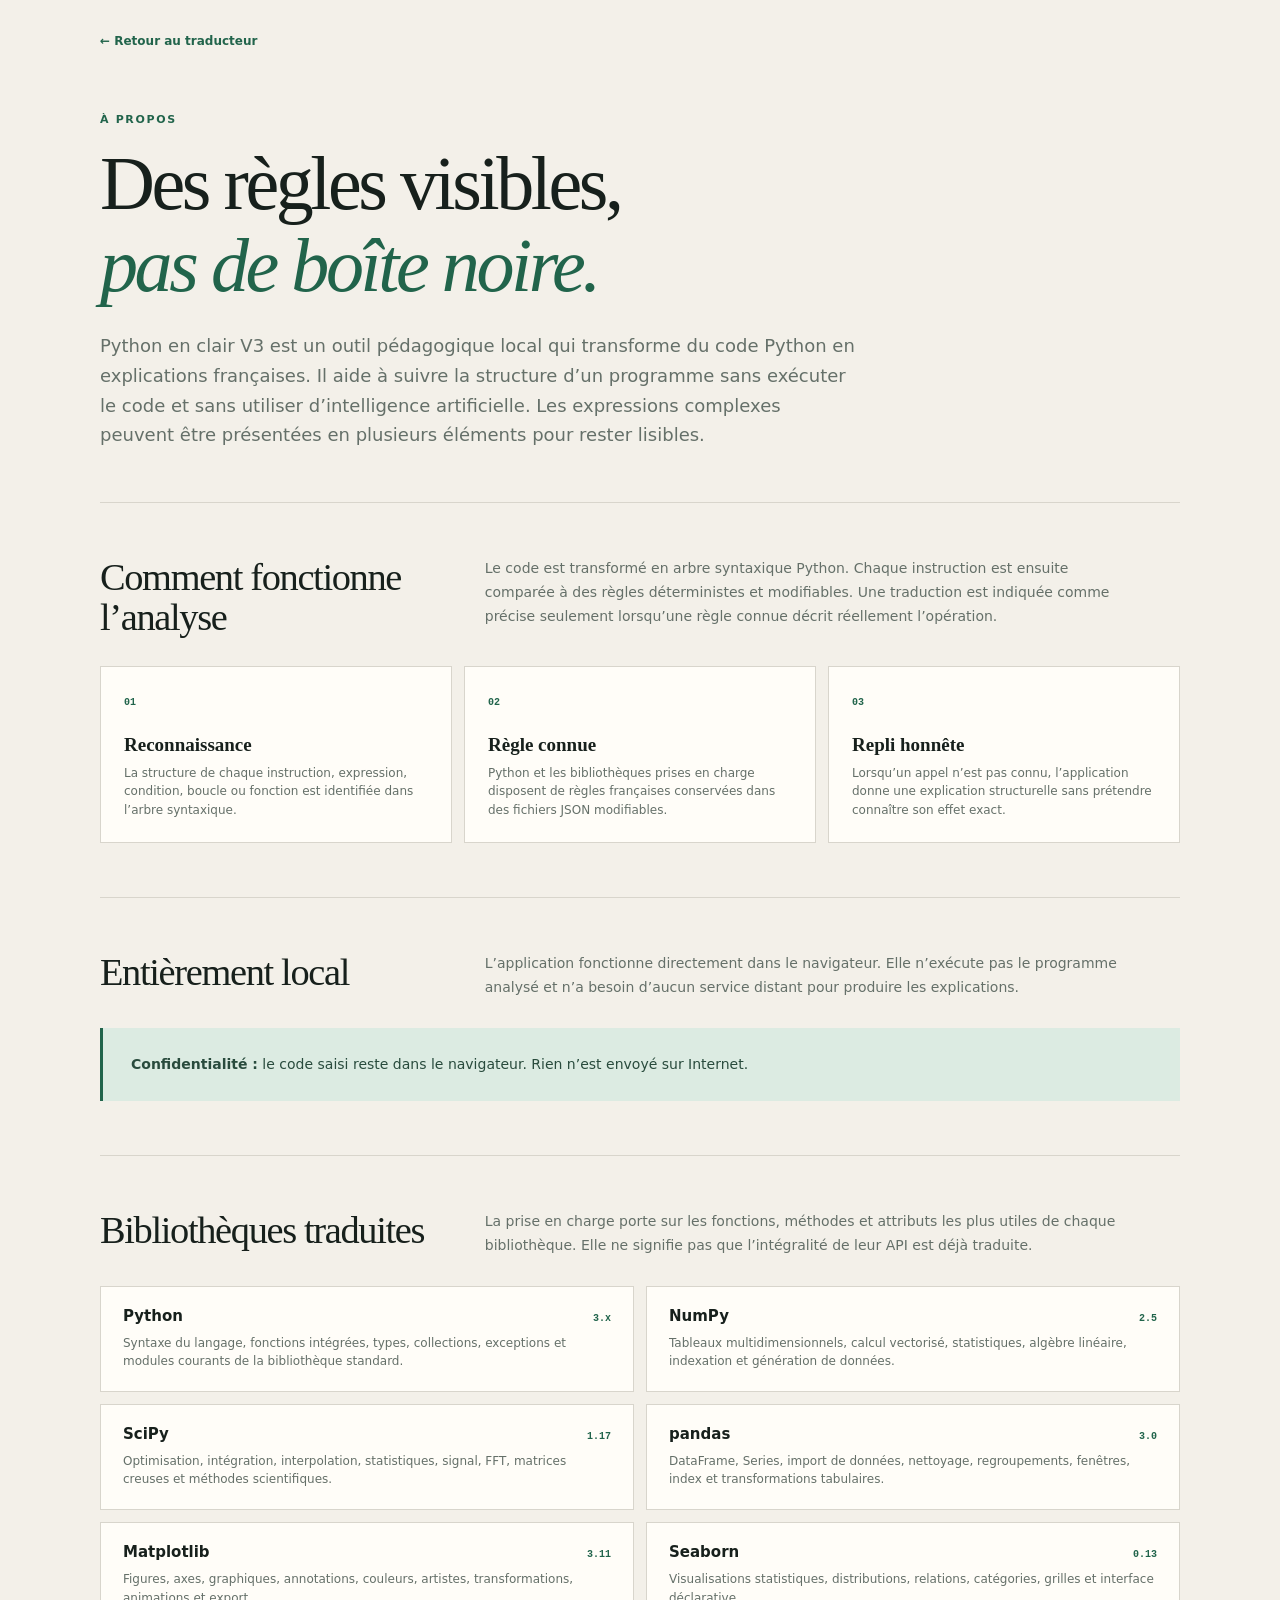
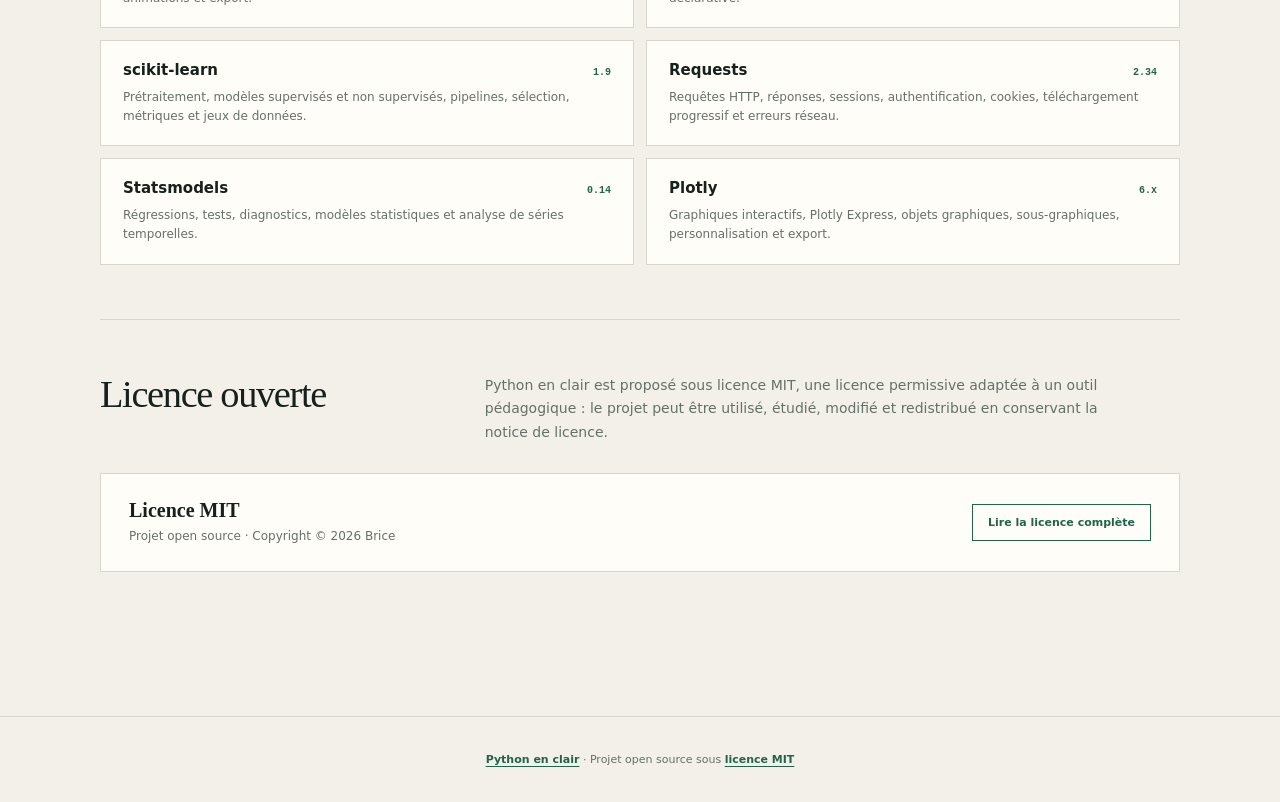
==== a-propos.html @ c6b3cf94 "Publier PyEnClair V3" ====
<!doctype html>
<html lang="fr">
<head>
  <meta charset="utf-8">
  <meta name="viewport" content="width=device-width, initial-scale=1">
  <meta name="description" content="Méthode, confidentialité et bibliothèques prises en charge par Python en clair.">
  <title>À propos · Python en clair V3</title>
  <link rel="stylesheet" href="styles.css">
</head>
<body>
  <main class="about-main">
    <nav class="about-top" aria-label="Navigation principale">
      <a class="back-link" href="index.html">← Retour au traducteur</a>
    </nav>

    <header class="about-hero">
      <p class="eyebrow">À propos</p>
      <h1>Des règles visibles,<br><em>pas de boîte noire.</em></h1>
      <p class="about-lead">Python en clair V3 est un outil pédagogique local qui transforme du code Python en explications françaises. Il aide à suivre la structure d’un programme sans exécuter le code et sans utiliser d’intelligence artificielle. Les expressions complexes peuvent être présentées en plusieurs éléments pour rester lisibles.</p>
    </header>

    <section class="about-section" aria-labelledby="method-title">
      <div class="about-section-head">
        <h2 id="method-title">Comment fonctionne l’analyse</h2>
        <p>Le code est transformé en arbre syntaxique Python. Chaque instruction est ensuite comparée à des règles déterministes et modifiables. Une traduction est indiquée comme précise seulement lorsqu’une règle connue décrit réellement l’opération.</p>
      </div>
      <div class="method-grid">
        <article class="method-card">
          <span class="method-number">01</span>
          <h3>Reconnaissance</h3>
          <p>La structure de chaque instruction, expression, condition, boucle ou fonction est identifiée dans l’arbre syntaxique.</p>
        </article>
        <article class="method-card">
          <span class="method-number">02</span>
          <h3>Règle connue</h3>
          <p>Python et les bibliothèques prises en charge disposent de règles françaises conservées dans des fichiers JSON modifiables.</p>
        </article>
        <article class="method-card">
          <span class="method-number">03</span>
          <h3>Repli honnête</h3>
          <p>Lorsqu’un appel n’est pas connu, l’application donne une explication structurelle sans prétendre connaître son effet exact.</p>
        </article>
      </div>
    </section>

    <section class="about-section" aria-labelledby="privacy-title">
      <div class="about-section-head">
        <h2 id="privacy-title">Entièrement local</h2>
        <p>L’application fonctionne directement dans le navigateur. Elle n’exécute pas le programme analysé et n’a besoin d’aucun service distant pour produire les explications.</p>
      </div>
      <div class="privacy-note"><strong>Confidentialité :</strong> le code saisi reste dans le navigateur. Rien n’est envoyé sur Internet.</div>
    </section>

    <section class="about-section" aria-labelledby="libraries-title">
      <div class="about-section-head">
        <h2 id="libraries-title">Bibliothèques traduites</h2>
        <p>La prise en charge porte sur les fonctions, méthodes et attributs les plus utiles de chaque bibliothèque. Elle ne signifie pas que l’intégralité de leur API est déjà traduite.</p>
      </div>
      <div class="library-grid">
        <article class="library-card"><div class="library-card-head"><h3>Python</h3><span class="library-version">3.x</span></div><p>Syntaxe du langage, fonctions intégrées, types, collections, exceptions et modules courants de la bibliothèque standard.</p></article>
        <article class="library-card"><div class="library-card-head"><h3>NumPy</h3><span class="library-version">2.5</span></div><p>Tableaux multidimensionnels, calcul vectorisé, statistiques, algèbre linéaire, indexation et génération de données.</p></article>
        <article class="library-card"><div class="library-card-head"><h3>SciPy</h3><span class="library-version">1.17</span></div><p>Optimisation, intégration, interpolation, statistiques, signal, FFT, matrices creuses et méthodes scientifiques.</p></article>
        <article class="library-card"><div class="library-card-head"><h3>pandas</h3><span class="library-version">3.0</span></div><p>DataFrame, Series, import de données, nettoyage, regroupements, fenêtres, index et transformations tabulaires.</p></article>
        <article class="library-card"><div class="library-card-head"><h3>Matplotlib</h3><span class="library-version">3.11</span></div><p>Figures, axes, graphiques, annotations, couleurs, artistes, transformations, animations et export.</p></article>
        <article class="library-card"><div class="library-card-head"><h3>Seaborn</h3><span class="library-version">0.13</span></div><p>Visualisations statistiques, distributions, relations, catégories, grilles et interface déclarative.</p></article>
        <article class="library-card"><div class="library-card-head"><h3>scikit-learn</h3><span class="library-version">1.9</span></div><p>Prétraitement, modèles supervisés et non supervisés, pipelines, sélection, métriques et jeux de données.</p></article>
        <article class="library-card"><div class="library-card-head"><h3>Requests</h3><span class="library-version">2.34</span></div><p>Requêtes HTTP, réponses, sessions, authentification, cookies, téléchargement progressif et erreurs réseau.</p></article>
        <article class="library-card"><div class="library-card-head"><h3>Statsmodels</h3><span class="library-version">0.14</span></div><p>Régressions, tests, diagnostics, modèles statistiques et analyse de séries temporelles.</p></article>
        <article class="library-card"><div class="library-card-head"><h3>Plotly</h3><span class="library-version">6.x</span></div><p>Graphiques interactifs, Plotly Express, objets graphiques, sous-graphiques, personnalisation et export.</p></article>
      </div>
    </section>

    <section class="about-section" aria-labelledby="license-title">
      <div class="about-section-head">
        <h2 id="license-title">Licence ouverte</h2>
        <p>Python en clair est proposé sous licence MIT, une licence permissive adaptée à un outil pédagogique : le projet peut être utilisé, étudié, modifié et redistribué en conservant la notice de licence.</p>
      </div>
      <div class="license-box">
        <div><strong>Licence MIT</strong><p>Projet open source · Copyright © 2026 Brice</p></div>
        <a href="LICENSE">Lire la licence complète</a>
      </div>
    </section>
  </main>

  <footer>
    <p><a href="index.html">Python en clair</a> · Projet open source sous <a href="LICENSE">licence MIT</a></p>
  </footer>
</body>
</html>
---- styles.css ----
:root {
  --ink: #17201c;
  --muted: #657069;
  --paper: #f3f0e9;
  --panel: #fffdf8;
  --line: #d8d5cc;
  --green: #21644b;
  --green-soft: #dcebe2;
  --amber: #b65d32;
  --amber-soft: #f7e6d8;
  --blue: #265b77;
  --selection: #65558f;
  --selection-soft: #efecf6;
  --syntax-keyword: #1f6a4e;
  --syntax-variable: #176183;
  --syntax-string: #a34f2b;
  --syntax-number: #6c54a3;
  --syntax-function: #8a6500;
  --syntax-literal: #8b3d72;
  --syntax-comment: #7a837e;
  --syntax-operator: #58645e;
}

* { box-sizing: border-box; }

body {
  margin: 0;
  color: var(--ink);
  background: var(--paper);
  font-family: Inter, ui-sans-serif, system-ui, -apple-system, BlinkMacSystemFont, "Segoe UI", sans-serif;
}

button, textarea { font: inherit; }
button { color: inherit; }

main { width: min(1380px, calc(100% - 44px)); margin: 0 auto; }

.intro { padding: 52px 0 48px; }
.eyebrow { margin: 0 0 16px; color: var(--green); font-size: 11px; font-weight: 800; letter-spacing: .15em; text-transform: uppercase; }
h1, .how-it-works h2 { margin: 0; font-family: Georgia, "Times New Roman", serif; font-weight: 500; line-height: .98; letter-spacing: -.045em; }
h1 { max-width: none; font-size: clamp(18px, 4.2vw, 60px); line-height: 1.08; white-space: nowrap; }
h1 em { color: var(--green); font-weight: 500; }
.subtitle { max-width: none; margin: 20px 0 0; color: var(--muted); font-size: clamp(11px, 1.25vw, 17px); line-height: 1.5; white-space: nowrap; }

.settings-bar {
  min-height: 54px;
  padding: 10px 18px;
  border: 1px solid var(--line);
  border-bottom: 0;
  display: flex;
  align-items: center;
  gap: 24px;
  background: #ebe8e0;
}
.settings-title { margin-right: auto; color: var(--muted); font-size: 10px; font-weight: 800; letter-spacing: .13em; text-transform: uppercase; }
.toggle-option { display: inline-flex; align-items: center; gap: 9px; color: #4f5b55; cursor: pointer; font-size: 12px; font-weight: 650; user-select: none; }
.toggle-option input { position: absolute; width: 1px; height: 1px; overflow: hidden; opacity: 0; }
.toggle { position: relative; width: 31px; height: 18px; border: 1px solid #aeb5b0; border-radius: 10px; background: #d5d6d1; transition: background .18s, border-color .18s; }
.toggle::after { content: ""; position: absolute; top: 2px; left: 2px; width: 12px; height: 12px; border-radius: 50%; background: white; box-shadow: 0 1px 3px rgba(0, 0, 0, .18); transition: transform .18s; }
.toggle-option input:checked + .toggle { border-color: var(--green); background: var(--green); }
.toggle-option input:checked + .toggle::after { transform: translateX(13px); }
.toggle-option input:focus-visible + .toggle { outline: 2px solid var(--blue); outline-offset: 2px; }

.workspace { --left-pane: 50%; --workspace-height: 560px; height: var(--workspace-height); min-height: 360px; display: grid; grid-template-columns: minmax(260px, var(--left-pane)) 11px minmax(260px, 1fr); border: 1px solid var(--line); background: var(--panel); box-shadow: 0 18px 60px rgba(48, 42, 31, .07); }
.panel { min-width: 0; min-height: 0; display: flex; flex-direction: column; }
.panel-divider { position: relative; z-index: 5; border: 0; border-right: 1px solid var(--line); border-left: 1px solid var(--line); background: #ebe8e0; cursor: col-resize; touch-action: none; outline: none; }
.panel-divider span { position: absolute; top: 50%; left: 50%; width: 3px; height: 38px; border-radius: 2px; background: #a9b1ac; transform: translate(-50%, -50%); transition: background .15s, height .15s; }
.panel-divider:hover span, .panel-divider:focus-visible span, .workspace.resizing .panel-divider span { height: 54px; background: var(--green); }
.panel-divider:focus-visible { box-shadow: inset 0 0 0 2px rgba(33, 100, 75, .24); }
.workspace.resizing, .workspace.resizing * { cursor: col-resize !important; user-select: none !important; }
.height-divider { position: relative; height: 13px; margin-top: -1px; border: 1px solid var(--line); border-top: 0; background: #ebe8e0; cursor: row-resize; touch-action: none; outline: none; }
.height-divider span { position: absolute; top: 50%; left: 50%; width: 42px; height: 3px; border-radius: 2px; background: #a9b1ac; transform: translate(-50%, -50%); transition: width .15s, background .15s; }
.height-divider:hover span, .height-divider:focus-visible span, .height-divider.resizing span { width: 62px; background: var(--green); }
.height-divider:focus-visible { box-shadow: inset 0 0 0 2px rgba(33, 100, 75, .24); }
.workspace.height-resizing, .workspace.height-resizing * { cursor: row-resize !important; user-select: none !important; }
.panel-head { min-height: 72px; padding: 0 24px; border-bottom: 1px solid var(--line); display: flex; align-items: center; justify-content: space-between; gap: 16px; }
.panel-head > div:first-child { display: flex; align-items: center; gap: 14px; }
.panel-head h2 { margin: 0; font-size: 15px; }
.step { display: grid; place-items: center; width: 28px; height: 28px; border: 1px solid var(--line); border-radius: 50%; color: var(--green); font: 700 10px/1 ui-monospace, monospace; }
.text-btn { padding: 5px 0; border: 0; border-bottom: 1px solid currentColor; background: transparent; color: var(--green); cursor: pointer; font-size: 12px; font-weight: 700; }

.editor-wrap { position: relative; isolation: isolate; flex: 1; min-height: 0; display: grid; grid-template-columns: 54px 1fr; overflow: hidden; background: #faf9f5; }
.editor-wrap::after { content: ""; position: absolute; z-index: 0; top: var(--source-highlight-top, 0); right: 0; left: 0; height: var(--source-highlight-height, 24.5px); background: var(--selection-soft); box-shadow: inset 3px 0 0 rgba(101, 85, 143, .58); opacity: 0; pointer-events: none; }
.editor-wrap.has-source-highlight::after { opacity: 1; }
#lineNumbers { position: relative; z-index: 1; margin: 0; padding: 24px 14px 24px 0; border-right: 1px solid #e8e5dd; overflow: hidden; color: #9ca39f; text-align: right; font: 14px/1.75 "Cascadia Code", Consolas, monospace; user-select: none; cursor: pointer; }
.code-highlight, #codeInput { grid-column: 2; grid-row: 1; width: 100%; min-width: 0; min-height: 100%; margin: 0; padding: 24px; font: 14px/1.75 "Cascadia Code", Consolas, monospace; tab-size: 4; white-space: pre; }
.code-highlight { position: relative; z-index: 1; border: 0; overflow: auto; background: transparent; color: #25322c; pointer-events: none; scrollbar-width: none; }
.code-highlight::-webkit-scrollbar { display: none; }
#codeInput { position: relative; z-index: 2; border: 0; outline: 0; resize: none; overflow: auto; background: transparent; color: #25322c; }
.editor-wrap:not(.syntax-enabled) .code-highlight { visibility: hidden; }
.editor-wrap.syntax-enabled #codeInput { color: transparent; caret-color: #25322c; -webkit-text-fill-color: transparent; }
.editor-wrap.syntax-enabled #codeInput::placeholder { color: #8b938e; -webkit-text-fill-color: #8b938e; }
.editor-wrap.syntax-enabled #codeInput::selection { background: rgba(101, 85, 143, .24); color: #25322c; -webkit-text-fill-color: #25322c; }
#codeInput:focus { box-shadow: inset 0 0 0 2px rgba(33, 100, 75, .12); }
.editor-footer { min-height: 67px; padding: 11px 14px 11px 24px; border-top: 1px solid var(--line); display: flex; align-items: center; justify-content: space-between; }
#lineCount { color: var(--muted); font-size: 12px; }
.primary-btn { padding: 14px 18px; border: 0; border-radius: 3px; background: var(--green); color: white; cursor: pointer; font-size: 13px; font-weight: 750; transition: transform .15s, background .15s; }
.primary-btn:hover { background: #174d39; transform: translateY(-1px); }
.primary-btn span { margin-left: 16px; font-size: 18px; }

.legend { color: var(--muted); font-size: 10px; white-space: nowrap; text-transform: uppercase; }
.dot { display: inline-block; width: 7px; height: 7px; margin: 0 5px 0 10px; border-radius: 50%; }
.dot.exact { background: var(--green); }
.dot.generic { background: var(--amber); }
.results { flex: 1; min-height: 0; overflow: auto; background: var(--panel); }
.empty-state { min-height: 100%; display: grid; place-content: center; justify-items: center; color: #8a918d; text-align: center; line-height: 1.6; }
.empty-mark { display: grid; place-items: center; width: 48px; height: 48px; margin-bottom: 9px; border: 1px solid var(--line); border-radius: 50%; color: var(--green); font-size: 24px; }
.translation { --indent-active: var(--indent, 0px); display: grid; grid-template-columns: 48px var(--indent-active) minmax(0, 1fr); border-bottom: 1px solid #e6e2d9; transition: background-color .18s ease, box-shadow .18s ease; }
.translation:last-child { border-bottom: 0; }
.translation-number { grid-column: 1; padding-top: 22px; color: #a0a6a2; text-align: center; font: 11px/1 ui-monospace, monospace; }
.translation-body { position: relative; grid-column: 3; min-width: 0; padding: 18px 24px 20px 2px; }
.depth-guides { position: absolute; top: 0; bottom: 0; left: calc(0px - var(--indent-active)); display: flex; width: var(--indent-active); pointer-events: none; }
.depth-guides span { position: relative; flex: 0 0 28px; border-left: 2px solid rgba(33, 100, 75, .3); }
.translation.nested .translation-body::before { content: ""; position: absolute; top: 31px; left: -28px; width: 18px; border-top: 2px solid rgba(33, 100, 75, .3); }
.translation.block { background: linear-gradient(90deg, rgba(33, 100, 75, .07), transparent 48%); }
.translation.block .explanation { font-weight: 400; }
.translation.loop-block { box-shadow: inset 3px 0 0 var(--green); }
.translation.condition-block { box-shadow: inset 3px 0 0 var(--blue); }
.translation.function-block, .translation.class-block { box-shadow: inset 3px 0 0 var(--amber); }
.translation.syntax-error { background: #fff0ed; box-shadow: inset 3px 0 0 #a53e32; }
.translation.syntax-error .explanation { color: #842f28; font-weight: 700; }
.translation.is-source-target { background: var(--selection-soft); box-shadow: inset 3px 0 0 rgba(101, 85, 143, .58); }
.translation.is-source-target .translation-number { color: var(--selection); font-weight: 800; }
.source { margin-bottom: 9px; overflow-x: auto; color: #607069; font: 12px/1.5 "Cascadia Code", Consolas, monospace; white-space: pre; }
.explanation { margin: 0; color: #27332e; font-size: 14px; line-height: 1.55; }
.explanation-structured { margin-top: 2px; }
.explanation-summary { margin: 0 0 5px; }
.explanation-details { display: grid; gap: 3px; margin: 0; padding: 0; list-style: none; }
.explanation-details li { display: grid; grid-template-columns: minmax(110px, .42fr) minmax(0, 1fr); gap: 8px; align-items: baseline; }
.explanation-detail-label { color: #365f50; font-weight: 650; }
.explanation-detail-label::after { content: " :"; }
.explanation-detail-text { min-width: 0; }
.structure-keyword { color: #183f33; font-weight: 750; }
.code-term { font-weight: 760; }
.variable-term { position: relative; display: inline-block; color: #176183; cursor: help; font-weight: 760; outline: none; }
.variable-term:focus-visible { border-radius: 2px; box-shadow: 0 0 0 2px rgba(23, 97, 131, .2); }
.library-term { position: relative; display: inline-block; border-bottom: 1px dotted var(--green); color: #18553e; cursor: help; font-weight: 720; outline: none; }
.library-term:focus-visible { border-radius: 2px; box-shadow: 0 0 0 2px rgba(33, 100, 75, .22); }
.library-tooltip, .variable-tooltip {
  position: absolute;
  z-index: 20;
  top: calc(100% + 8px);
  left: 0;
  display: none;
  width: max-content;
  max-width: min(320px, 70vw);
  padding: 11px 13px;
  border: 1px solid #cbd7d0;
  border-radius: 5px;
  background: #173d30;
  box-shadow: 0 8px 22px rgba(24, 45, 36, .2);
  color: #f7fbf8;
  font-size: 12px;
  font-weight: 450;
  line-height: 1.45;
  white-space: normal;
}
.library-tooltip::before, .variable-tooltip::before { content: ""; position: absolute; bottom: 100%; left: 16px; border: 6px solid transparent; border-bottom-color: #173d30; }
.library-tooltip strong, .variable-tooltip strong { display: block; margin-bottom: 3px; color: #bfe5d3; font-size: 11px; letter-spacing: .06em; text-transform: uppercase; }
.library-tooltip span, .variable-tooltip span { display: block; }
.library-term:hover .library-tooltip, .library-term:focus .library-tooltip, .library-term:focus-within .library-tooltip { display: block; }
.variable-term:hover .variable-tooltip, .variable-term:focus .variable-tooltip, .variable-term:focus-within .variable-tooltip { display: block; }
.syntax-keyword, .results.syntax-enabled .syntax-keyword { color: var(--syntax-keyword); font-weight: 760; }
.syntax-variable, .results.syntax-enabled .syntax-variable { color: var(--syntax-variable); }
.syntax-string, .results.syntax-enabled .syntax-string { color: var(--syntax-string); }
.syntax-number, .results.syntax-enabled .syntax-number { color: var(--syntax-number); font-weight: 760; }
.syntax-function, .results.syntax-enabled .syntax-function { color: var(--syntax-function); font-weight: 700; }
.syntax-literal, .results.syntax-enabled .syntax-literal { color: var(--syntax-literal); font-weight: 700; }
.syntax-comment, .results.syntax-enabled .syntax-comment { color: var(--syntax-comment); font-style: italic; }
.syntax-operator, .results.syntax-enabled .syntax-operator { color: var(--syntax-operator); }
.results:not(.syntax-enabled) .source [class*="syntax-"], .results:not(.syntax-enabled) .explanation [class*="syntax-"] { color: inherit; font-style: inherit; }
.results:not(.syntax-enabled) .explanation .variable-term,
.results:not(.syntax-enabled) .explanation .library-term,
.results:not(.syntax-enabled) .explanation .structure-keyword { color: inherit; }
.results:not(.syntax-enabled) .explanation .library-term { border-bottom-color: currentColor; }
.results.syntax-enabled .variable-term { color: var(--syntax-variable); }
.confidence { display: inline-block; margin-top: 10px; padding: 4px 7px; border-radius: 2px; font-size: 9px; font-weight: 800; letter-spacing: .08em; text-transform: uppercase; }
.confidence.exact { color: var(--green); background: var(--green-soft); }
.confidence.generic { color: var(--amber); background: var(--amber-soft); }
.translation.comment .explanation { color: #77817c; font-style: italic; }
.results.compact { padding: 8px 0; }
.results.compact .translation { grid-template-columns: 38px var(--indent-active) minmax(0, 1fr); border-bottom: 0; }
.results.compact .translation-number { padding-top: 10px; }
.results.compact .translation-body { padding: 7px 12px 8px 0; }
.results.compact .translation.nested .translation-body::before { top: 17px; }
.results.compact .source { margin-bottom: 2px; font-size: 11px; line-height: 1.35; }
.results.compact .explanation { display: inline; font-size: 13px; line-height: 1.4; }
.results.compact .explanation-structured { display: block; padding: 3px 0 2px; }
.results.compact .explanation-summary { margin-bottom: 4px; }
.results.compact .explanation-details { gap: 2px; }
.results.compact .confidence {
  position: static;
  display: inline-block;
  width: 9px;
  height: 9px;
  margin: 0 0 0 7px;
  padding: 0;
  border-radius: 50%;
  overflow: hidden;
  color: transparent;
  font-size: 0;
  vertical-align: middle;
}
.results.compact .confidence.exact { background: var(--green); }
.results.compact .confidence.generic { background: var(--amber); }
.results.explanations-only .source { display: none; }
.results.explanations-only:not(.compact) .translation-body { padding-top: 22px; }
.analysis-summary {
  min-height: 58px;
  padding: 13px 22px;
  border-top: 1px solid var(--line);
  display: flex;
  align-items: center;
  gap: 18px;
  background: #f4f2ec;
  color: var(--muted);
  font-size: 11px;
}
.analysis-summary[hidden] { display: none; }
.summary-title { margin-right: auto; color: var(--ink); font-size: 10px; font-weight: 800; letter-spacing: .1em; text-transform: uppercase; }
.summary-item { white-space: nowrap; }
.summary-item strong { color: var(--ink); font-size: 14px; }
.summary-item .dot { margin-left: 0; }

.how-it-works { margin: 58px 0 64px; display: grid; grid-template-columns: .6fr 1.4fr; gap: 60px; align-items: start; color: var(--muted); }
.how-it-works .eyebrow { margin-bottom: 10px; font-size: 9px; opacity: .78; }
.how-it-works h2 { color: #53605a; font-size: clamp(23px, 2.4vw, 34px); line-height: 1.05; }
.how-it-works ol { margin: 0; padding: 0; list-style: none; border-top: 1px solid var(--line); }
.how-it-works li { padding: 14px 0; border-bottom: 1px solid var(--line); display: grid; grid-template-columns: 34px 1fr; }
.how-it-works li > span { color: #6e897c; font: 10px/1.5 ui-monospace, monospace; }
.how-it-works strong { color: #46524c; font-family: Georgia, serif; font-size: 15px; font-weight: 600; }
.how-it-works li p { margin: 3px 0 0; color: #79817d; font-size: 12px; line-height: 1.45; }

footer { margin-top: 48px; padding: 25px 22px; border-top: 1px solid var(--line); color: var(--muted); text-align: center; font-size: 11px; }
footer a { color: var(--green); font-weight: 700; text-underline-offset: 3px; }

.about-main { width: min(1080px, calc(100% - 44px)); padding-bottom: 42px; }
.about-top { padding: 30px 0 0; }
.back-link { color: var(--green); font-size: 12px; font-weight: 750; text-decoration: none; }
.back-link:hover { text-decoration: underline; text-underline-offset: 4px; }
.about-hero { padding: 64px 0 52px; border-bottom: 1px solid var(--line); }
.about-hero h1 { white-space: normal; font-size: clamp(40px, 7vw, 76px); }
.about-lead { max-width: 760px; margin: 25px 0 0; color: var(--muted); font-size: 18px; line-height: 1.65; }
.about-section { padding: 54px 0; border-bottom: 1px solid var(--line); }
.about-section:last-child { border-bottom: 0; }
.about-section-head { display: grid; grid-template-columns: .65fr 1.35fr; gap: 50px; margin-bottom: 28px; }
.about-section h2 { margin: 0; font-family: Georgia, "Times New Roman", serif; font-size: clamp(27px, 3vw, 40px); font-weight: 500; letter-spacing: -.035em; line-height: 1.05; }
.about-section-head p { max-width: 650px; margin: 0; color: var(--muted); font-size: 14px; line-height: 1.7; }
.method-grid { display: grid; grid-template-columns: repeat(3, 1fr); gap: 12px; }
.method-card, .library-card { border: 1px solid var(--line); background: var(--panel); }
.method-card { min-height: 165px; padding: 23px; }
.method-number { color: var(--green); font: 750 10px/1 ui-monospace, monospace; }
.method-card h3 { margin: 25px 0 8px; font-family: Georgia, "Times New Roman", serif; font-size: 19px; font-weight: 600; }
.method-card p { margin: 0; color: var(--muted); font-size: 12px; line-height: 1.55; }
.library-grid { display: grid; grid-template-columns: repeat(2, minmax(0, 1fr)); gap: 12px; }
.library-card { padding: 20px 22px; }
.library-card-head { display: flex; align-items: baseline; justify-content: space-between; gap: 18px; }
.library-card h3 { margin: 0; font-size: 15px; }
.library-version { color: var(--green); font: 700 10px/1 ui-monospace, monospace; white-space: nowrap; }
.library-card p { margin: 9px 0 0; color: var(--muted); font-size: 12px; line-height: 1.55; }
.privacy-note { padding: 25px 28px; border-left: 3px solid var(--green); background: var(--green-soft); color: #294b3d; font-size: 14px; line-height: 1.65; }
.license-box { display: flex; align-items: center; justify-content: space-between; gap: 30px; padding: 25px 28px; border: 1px solid var(--line); background: var(--panel); }
.license-box strong { display: block; margin-bottom: 5px; font-family: Georgia, "Times New Roman", serif; font-size: 20px; }
.license-box p { margin: 0; color: var(--muted); font-size: 12px; line-height: 1.55; }
.license-box a { flex: 0 0 auto; padding: 11px 15px; border: 1px solid var(--green); color: var(--green); font-size: 11px; font-weight: 750; text-decoration: none; }
.license-box a:hover { background: var(--green); color: white; }

@media (max-width: 880px) {
  .intro { padding-top: 48px; }
  .workspace { grid-template-columns: 1fr; }
  .panel-divider { display: none; }
  .height-divider { display: none; }
  .workspace { height: auto; min-height: 0; }
  .editor-panel { border-right: 0; border-bottom: 1px solid var(--line); }
  .how-it-works { grid-template-columns: 1fr; gap: 42px; }
  .about-section-head { grid-template-columns: 1fr; gap: 16px; }
  .method-grid { grid-template-columns: 1fr; }
}

@media (max-width: 520px) {
  main { width: min(100% - 24px, 1380px); }
  .topbar { padding: 0 14px; }
  .status { font-size: 9px; }
  .intro { padding: 40px 0 32px; }
  .subtitle { overflow-x: auto; font-size: 10px; }
  .settings-bar { align-items: flex-start; flex-direction: column; gap: 10px; padding: 14px; }
  .settings-title { margin: 0 0 2px; }
  .analysis-summary { align-items: flex-start; flex-wrap: wrap; gap: 8px 14px; }
  .summary-title { width: 100%; }
  h1 { font-size: 47px; }
  .panel-head { padding: 0 14px; }
  .legend { display: none; }
  .editor-wrap { grid-template-columns: 42px 1fr; }
  .code-highlight, #codeInput { padding: 18px 14px; font-size: 12px; }
  #lineNumbers { padding-top: 18px; font-size: 12px; }
  .editor-footer { padding-left: 14px; }
  .primary-btn span { margin-left: 8px; }
  .translation { --indent-active: var(--indent-mobile, 0px); }
  .depth-guides span { flex-basis: 20px; }
  .translation.nested .translation-body::before { left: -20px; width: 12px; }
  .about-main { width: min(100% - 24px, 1080px); }
  .about-hero { padding: 46px 0 38px; }
  .about-lead { font-size: 15px; }
  .library-grid { grid-template-columns: 1fr; }
  .license-box { align-items: flex-start; flex-direction: column; }
}
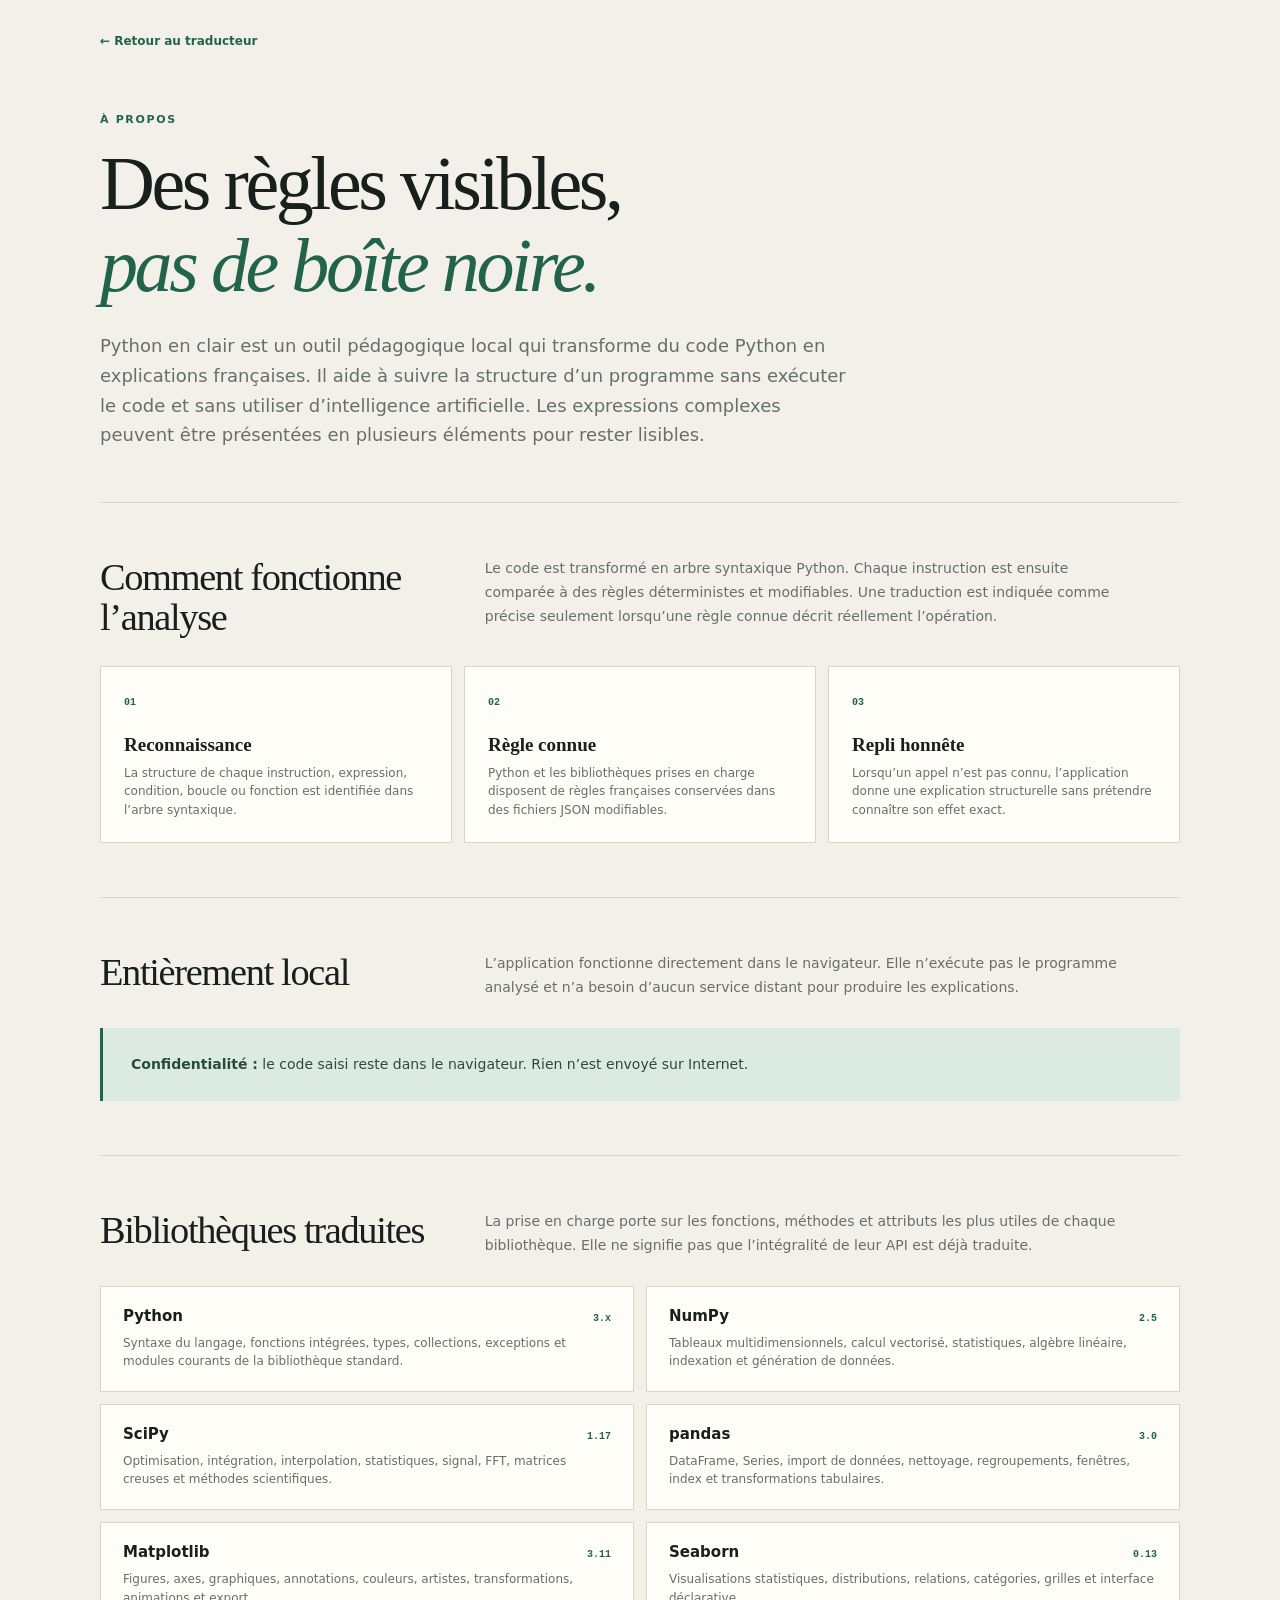
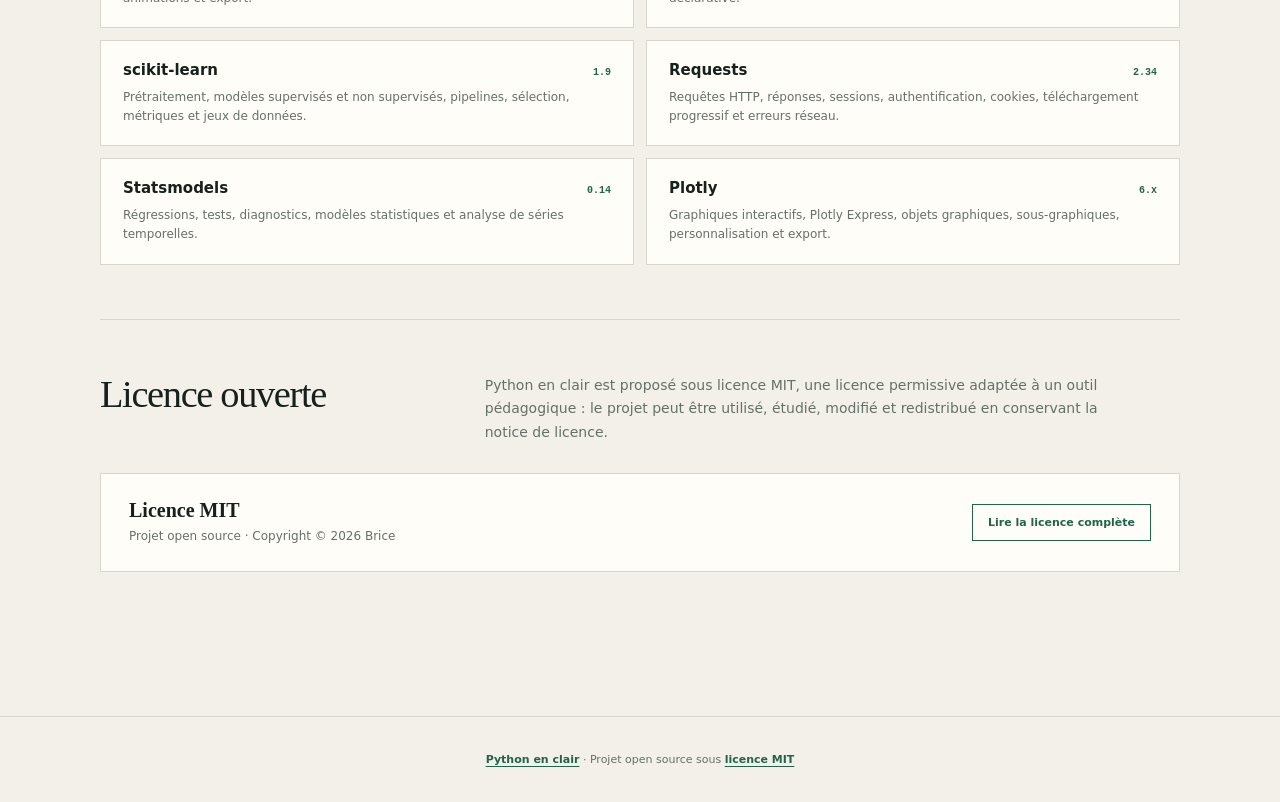
==== commit 478492bc: "Retirer la mention V3 et nettoyer la page publiée" ====
--- a/a-propos.html
+++ b/a-propos.html
@@ -4,7 +4,7 @@
   <meta charset="utf-8">
   <meta name="viewport" content="width=device-width, initial-scale=1">
   <meta name="description" content="Méthode, confidentialité et bibliothèques prises en charge par Python en clair.">
-  <title>À propos · Python en clair V3</title>
+  <title>À propos · Python en clair</title>
   <link rel="stylesheet" href="styles.css">
 </head>
 <body>
@@ -16,7 +16,7 @@
     <header class="about-hero">
       <p class="eyebrow">À propos</p>
       <h1>Des règles visibles,<br><em>pas de boîte noire.</em></h1>
-      <p class="about-lead">Python en clair V3 est un outil pédagogique local qui transforme du code Python en explications françaises. Il aide à suivre la structure d’un programme sans exécuter le code et sans utiliser d’intelligence artificielle. Les expressions complexes peuvent être présentées en plusieurs éléments pour rester lisibles.</p>
+      <p class="about-lead">Python en clair est un outil pédagogique local qui transforme du code Python en explications françaises. Il aide à suivre la structure d’un programme sans exécuter le code et sans utiliser d’intelligence artificielle. Les expressions complexes peuvent être présentées en plusieurs éléments pour rester lisibles.</p>
     </header>
 
     <section class="about-section" aria-labelledby="method-title">
@@ -87,4 +87,3 @@
   </footer>
 </body>
 </html>
-
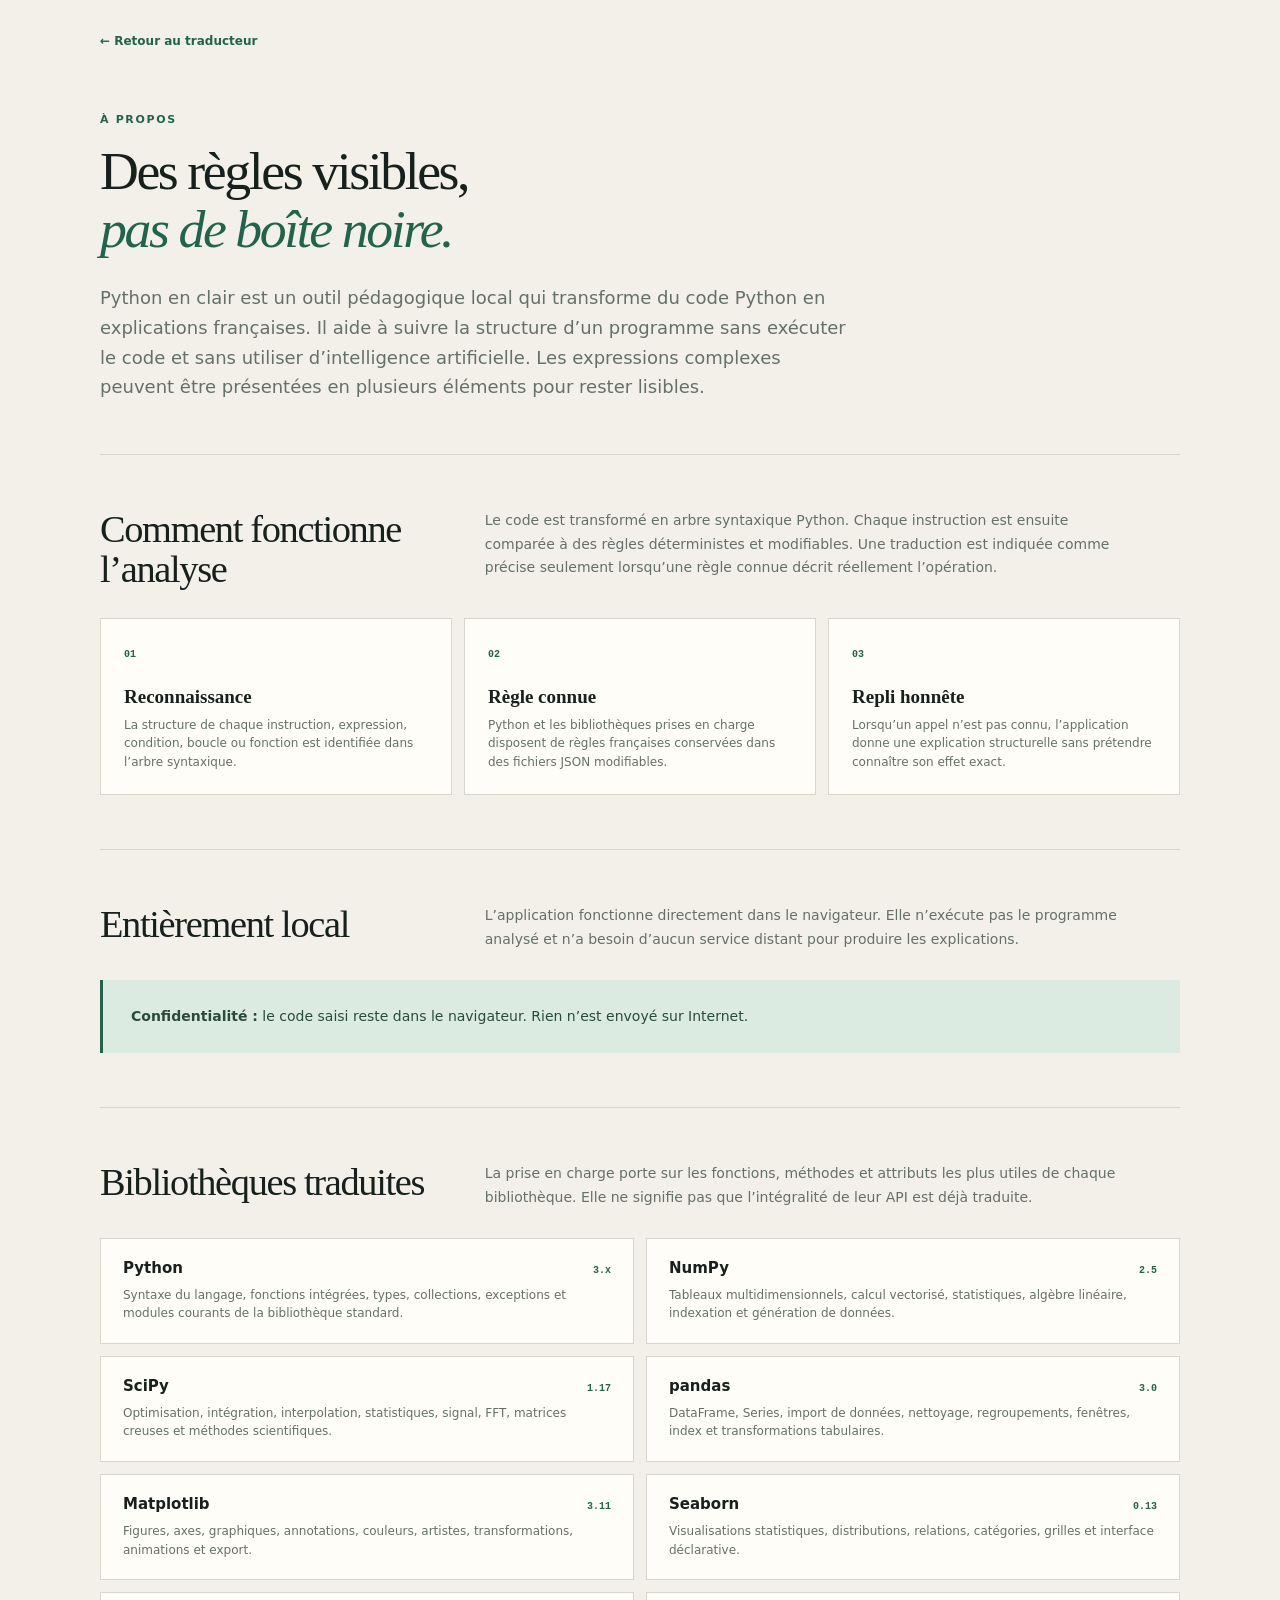
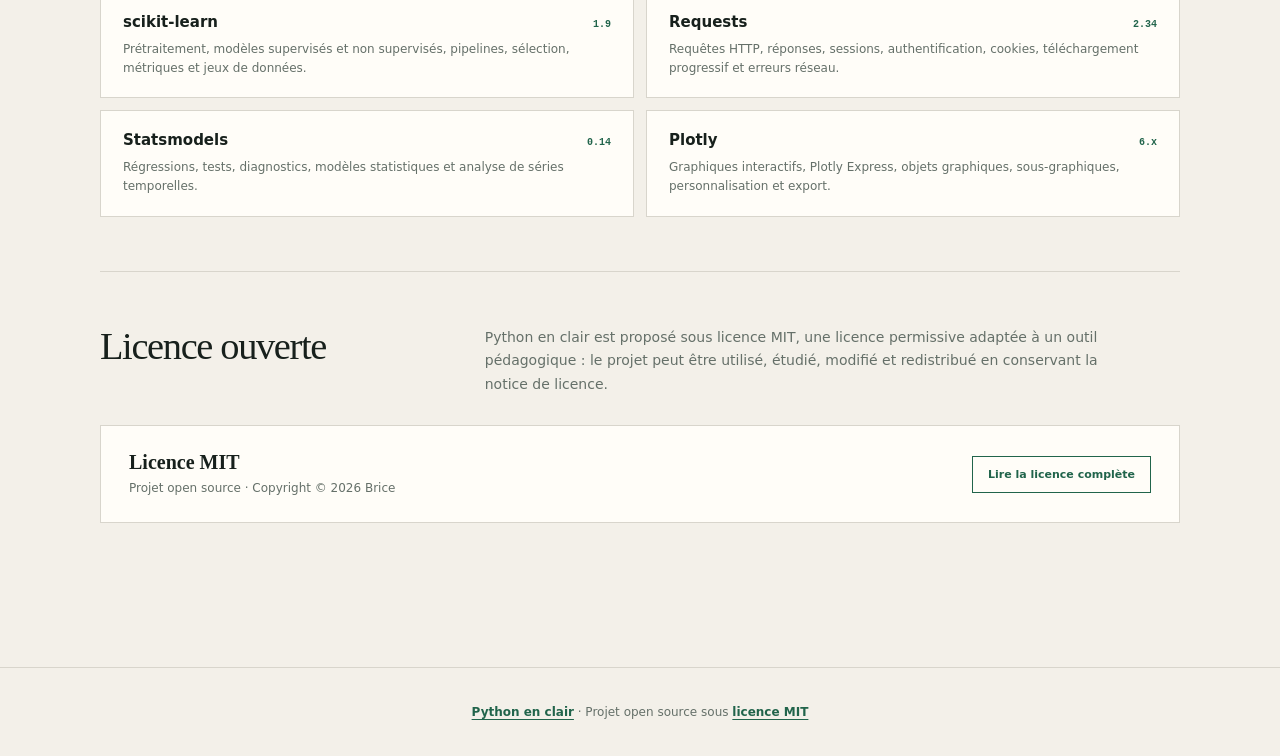
==== commit 8e8a476d: "Actualiser le style de la page À propos" ====
--- a/a-propos.html
+++ b/a-propos.html
@@ -5,7 +5,7 @@
   <meta name="viewport" content="width=device-width, initial-scale=1">
   <meta name="description" content="Méthode, confidentialité et bibliothèques prises en charge par Python en clair.">
   <title>À propos · Python en clair</title>
-  <link rel="stylesheet" href="styles.css">
+  <link rel="stylesheet" href="styles.css?v=20260811-5">
 </head>
 <body>
   <main class="about-main">
--- a/styles.css
+++ b/styles.css
@@ -107,7 +107,7 @@
 .empty-mark { display: grid; place-items: center; width: 48px; height: 48px; margin-bottom: 9px; border: 1px solid var(--line); border-radius: 50%; color: var(--green); font-size: 24px; }
 .translation { --indent-active: var(--indent, 0px); display: grid; grid-template-columns: 48px var(--indent-active) minmax(0, 1fr); border-bottom: 1px solid #e6e2d9; transition: background-color .18s ease, box-shadow .18s ease; }
 .translation:last-child { border-bottom: 0; }
-.translation-number { grid-column: 1; padding-top: 22px; color: #a0a6a2; text-align: center; font: 11px/1 ui-monospace, monospace; }
+.translation-number { grid-column: 1; display: flex; gap: 6px; align-items: center; justify-content: center; padding-top: 22px; color: #a0a6a2; font: 11px/1 ui-monospace, monospace; }
 .translation-body { position: relative; grid-column: 3; min-width: 0; padding: 18px 24px 20px 2px; }
 .depth-guides { position: absolute; top: 0; bottom: 0; left: calc(0px - var(--indent-active)); display: flex; width: var(--indent-active); pointer-events: none; }
 .depth-guides span { position: relative; flex: 0 0 28px; border-left: 2px solid rgba(33, 100, 75, .3); }
@@ -174,9 +174,9 @@
 .results:not(.syntax-enabled) .explanation .structure-keyword { color: inherit; }
 .results:not(.syntax-enabled) .explanation .library-term { border-bottom-color: currentColor; }
 .results.syntax-enabled .variable-term { color: var(--syntax-variable); }
-.confidence { display: inline-block; margin-top: 10px; padding: 4px 7px; border-radius: 2px; font-size: 9px; font-weight: 800; letter-spacing: .08em; text-transform: uppercase; }
-.confidence.exact { color: var(--green); background: var(--green-soft); }
-.confidence.generic { color: var(--amber); background: var(--amber-soft); }
+.confidence { display: inline-block; flex: 0 0 9px; width: 9px; height: 9px; margin: 0; padding: 0; border-radius: 50%; overflow: hidden; color: transparent; font-size: 0; }
+.confidence.exact { background: var(--green); }
+.confidence.generic { background: var(--amber); }
 .translation.comment .explanation { color: #77817c; font-style: italic; }
 .results.compact { padding: 8px 0; }
 .results.compact .translation { grid-template-columns: 38px var(--indent-active) minmax(0, 1fr); border-bottom: 0; }
@@ -188,21 +188,6 @@
 .results.compact .explanation-structured { display: block; padding: 3px 0 2px; }
 .results.compact .explanation-summary { margin-bottom: 4px; }
 .results.compact .explanation-details { gap: 2px; }
-.results.compact .confidence {
-  position: static;
-  display: inline-block;
-  width: 9px;
-  height: 9px;
-  margin: 0 0 0 7px;
-  padding: 0;
-  border-radius: 50%;
-  overflow: hidden;
-  color: transparent;
-  font-size: 0;
-  vertical-align: middle;
-}
-.results.compact .confidence.exact { background: var(--green); }
-.results.compact .confidence.generic { background: var(--amber); }
 .results.explanations-only .source { display: none; }
 .results.explanations-only:not(.compact) .translation-body { padding-top: 22px; }
 .analysis-summary {
@@ -231,7 +216,7 @@
 .how-it-works strong { color: #46524c; font-family: Georgia, serif; font-size: 15px; font-weight: 600; }
 .how-it-works li p { margin: 3px 0 0; color: #79817d; font-size: 12px; line-height: 1.45; }
 
-footer { margin-top: 48px; padding: 25px 22px; border-top: 1px solid var(--line); color: var(--muted); text-align: center; font-size: 11px; }
+footer { margin-top: 48px; padding: 25px 22px; border-top: 1px solid var(--line); color: var(--muted); text-align: center; font-size: 12px; }
 footer a { color: var(--green); font-weight: 700; text-underline-offset: 3px; }
 
 .about-main { width: min(1080px, calc(100% - 44px)); padding-bottom: 42px; }
@@ -239,7 +224,7 @@
 .back-link { color: var(--green); font-size: 12px; font-weight: 750; text-decoration: none; }
 .back-link:hover { text-decoration: underline; text-underline-offset: 4px; }
 .about-hero { padding: 64px 0 52px; border-bottom: 1px solid var(--line); }
-.about-hero h1 { white-space: normal; font-size: clamp(40px, 7vw, 76px); }
+.about-hero h1 { white-space: normal; }
 .about-lead { max-width: 760px; margin: 25px 0 0; color: var(--muted); font-size: 18px; line-height: 1.65; }
 .about-section { padding: 54px 0; border-bottom: 1px solid var(--line); }
 .about-section:last-child { border-bottom: 0; }
@@ -304,4 +289,3 @@
   .library-grid { grid-template-columns: 1fr; }
   .license-box { align-items: flex-start; flex-direction: column; }
 }
-
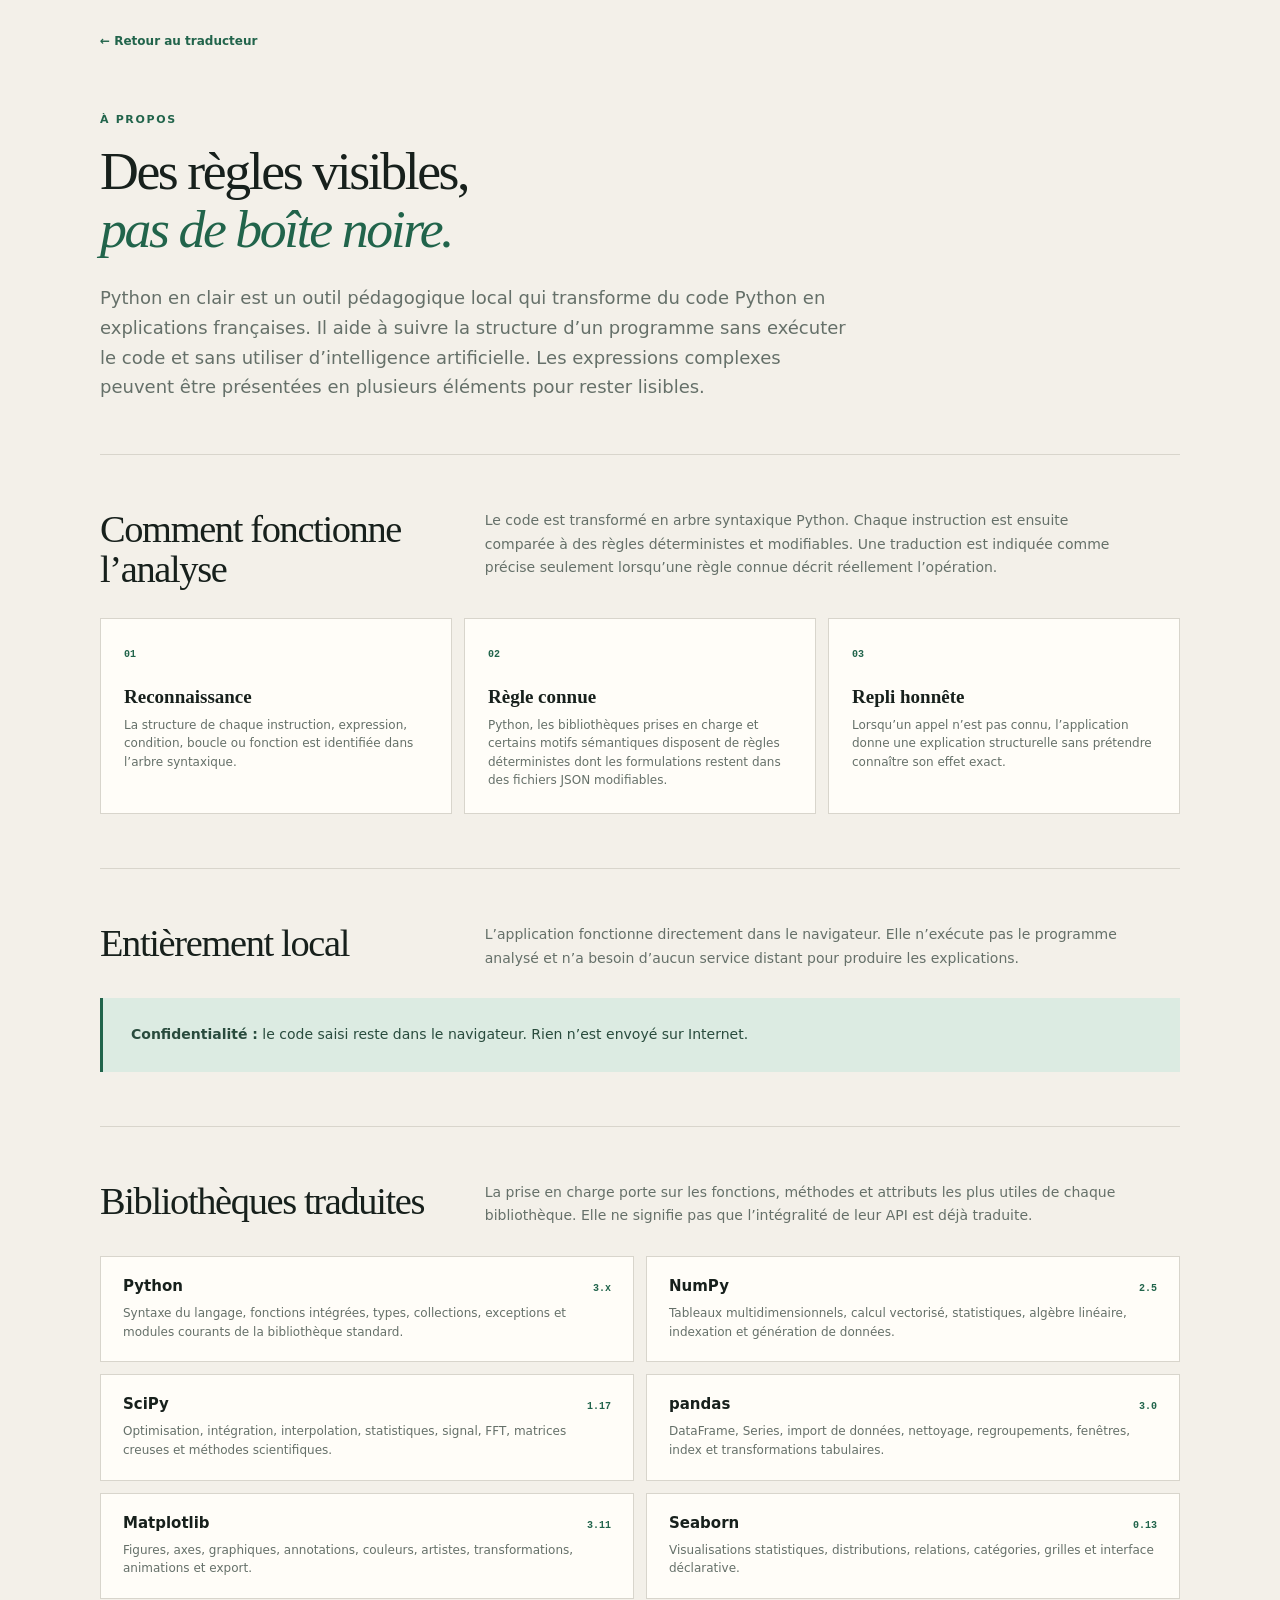
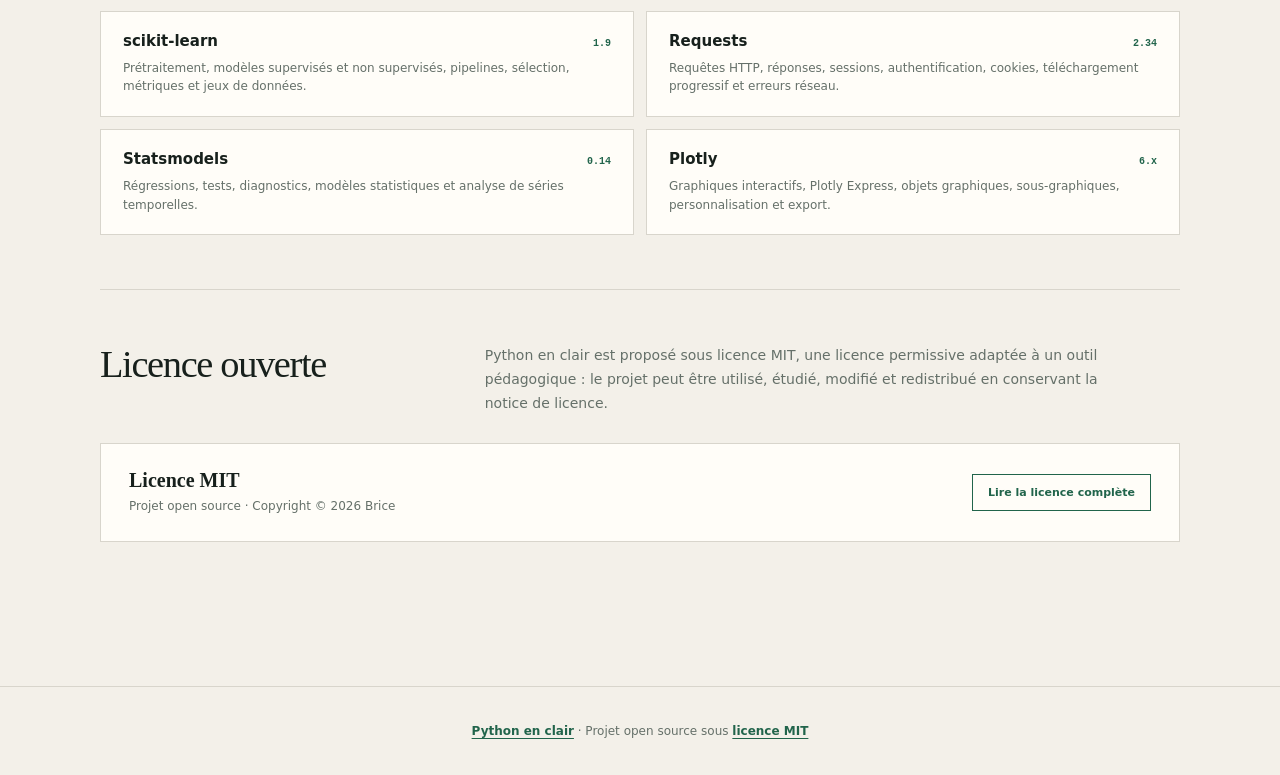
==== commit 8a3e4f6d: "Publier la version V4 consolidée" ====
--- a/a-propos.html
+++ b/a-propos.html
@@ -33,7 +33,7 @@
         <article class="method-card">
           <span class="method-number">02</span>
           <h3>Règle connue</h3>
-          <p>Python et les bibliothèques prises en charge disposent de règles françaises conservées dans des fichiers JSON modifiables.</p>
+          <p>Python, les bibliothèques prises en charge et certains motifs sémantiques disposent de règles déterministes dont les formulations restent dans des fichiers JSON modifiables.</p>
         </article>
         <article class="method-card">
           <span class="method-number">03</span>
@@ -77,13 +77,13 @@
       </div>
       <div class="license-box">
         <div><strong>Licence MIT</strong><p>Projet open source · Copyright © 2026 Brice</p></div>
-        <a href="LICENSE">Lire la licence complète</a>
+        <a href="licence.html">Lire la licence complète</a>
       </div>
     </section>
   </main>
 
   <footer>
-    <p><a href="index.html">Python en clair</a> · Projet open source sous <a href="LICENSE">licence MIT</a></p>
+    <p><a href="index.html">Python en clair</a> · Projet open source sous <a href="licence.html">licence MIT</a></p>
   </footer>
 </body>
 </html>
--- a/styles.css
+++ b/styles.css
@@ -16,6 +16,7 @@
   --syntax-string: #a34f2b;
   --syntax-number: #6c54a3;
   --syntax-function: #8a6500;
+  --syntax-exception: #a33b35;
   --syntax-literal: #8b3d72;
   --syntax-comment: #7a837e;
   --syntax-operator: #58645e;
@@ -105,7 +106,8 @@
 .results { flex: 1; min-height: 0; overflow: auto; background: var(--panel); }
 .empty-state { min-height: 100%; display: grid; place-content: center; justify-items: center; color: #8a918d; text-align: center; line-height: 1.6; }
 .empty-mark { display: grid; place-items: center; width: 48px; height: 48px; margin-bottom: 9px; border: 1px solid var(--line); border-radius: 50%; color: var(--green); font-size: 24px; }
-.translation { --indent-active: var(--indent, 0px); display: grid; grid-template-columns: 48px var(--indent-active) minmax(0, 1fr); border-bottom: 1px solid #e6e2d9; transition: background-color .18s ease, box-shadow .18s ease; }
+.translation { --indent-active: var(--indent, 0px); display: grid; grid-template-columns: 48px var(--indent-active) minmax(0, 1fr); border-bottom: 1px solid #e6e2d9; cursor: text; user-select: text; transition: background-color .18s ease, box-shadow .18s ease; }
+.translation:hover { background-color: rgba(101, 85, 143, .045); }
 .translation:last-child { border-bottom: 0; }
 .translation-number { grid-column: 1; display: flex; gap: 6px; align-items: center; justify-content: center; padding-top: 22px; color: #a0a6a2; font: 11px/1 ui-monospace, monospace; }
 .translation-body { position: relative; grid-column: 3; min-width: 0; padding: 18px 24px 20px 2px; }
@@ -130,13 +132,21 @@
 .explanation-detail-label { color: #365f50; font-weight: 650; }
 .explanation-detail-label::after { content: " :"; }
 .explanation-detail-text { min-width: 0; }
+.explanation-structured[data-style-kind="print"] .explanation-details { display: flex; flex-wrap: wrap; gap: 5px 8px; align-items: center; }
+.explanation-structured[data-style-kind="print"] .explanation-details li { display: inline-flex; grid-template-columns: none; gap: 8px; align-items: center; min-width: 0; }
+.explanation-structured[data-style-kind="print"] .explanation-details li:not(:first-child):not([data-item-kind="option"])::before { content: "→"; color: #789087; font-weight: 700; }
+.explanation-structured[data-style-kind="print"] .explanation-detail-label:empty { display: none; }
+.explanation-structured[data-style-kind="print"] .explanation-detail-label:empty::after { content: none; }
+.explanation-structured[data-style-kind="print"] .explanation-details li[data-item-kind="option"] { flex-basis: 100%; padding-top: 2px; }
 .structure-keyword { color: #183f33; font-weight: 750; }
 .code-term { font-weight: 760; }
 .variable-term { position: relative; display: inline-block; color: #176183; cursor: help; font-weight: 760; outline: none; }
 .variable-term:focus-visible { border-radius: 2px; box-shadow: 0 0 0 2px rgba(23, 97, 131, .2); }
 .library-term { position: relative; display: inline-block; border-bottom: 1px dotted var(--green); color: #18553e; cursor: help; font-weight: 720; outline: none; }
 .library-term:focus-visible { border-radius: 2px; box-shadow: 0 0 0 2px rgba(33, 100, 75, .22); }
-.library-tooltip, .variable-tooltip {
+.literal-term { position: relative; display: inline-block; cursor: help; font-weight: 760; outline: none; }
+.literal-term:focus-visible { border-radius: 2px; box-shadow: 0 0 0 2px rgba(108, 84, 163, .2); }
+.library-tooltip, .variable-tooltip, .literal-tooltip, .function-tooltip, .exception-tooltip {
   position: absolute;
   z-index: 20;
   top: calc(100% + 8px);
@@ -155,22 +165,32 @@
   line-height: 1.45;
   white-space: normal;
 }
-.library-tooltip::before, .variable-tooltip::before { content: ""; position: absolute; bottom: 100%; left: 16px; border: 6px solid transparent; border-bottom-color: #173d30; }
-.library-tooltip strong, .variable-tooltip strong { display: block; margin-bottom: 3px; color: #bfe5d3; font-size: 11px; letter-spacing: .06em; text-transform: uppercase; }
-.library-tooltip span, .variable-tooltip span { display: block; }
+.library-tooltip::before, .variable-tooltip::before, .literal-tooltip::before, .function-tooltip::before, .exception-tooltip::before { content: ""; position: absolute; bottom: 100%; left: 16px; border: 6px solid transparent; border-bottom-color: #173d30; }
+.library-tooltip strong, .variable-tooltip strong, .literal-tooltip strong, .function-tooltip strong, .exception-tooltip strong { display: block; margin-bottom: 3px; color: #bfe5d3; font-size: 11px; letter-spacing: .06em; text-transform: uppercase; }
+.library-tooltip span, .variable-tooltip span, .literal-tooltip span, .function-tooltip span, .exception-tooltip span { display: block; }
 .library-term:hover .library-tooltip, .library-term:focus .library-tooltip, .library-term:focus-within .library-tooltip { display: block; }
 .variable-term:hover .variable-tooltip, .variable-term:focus .variable-tooltip, .variable-term:focus-within .variable-tooltip { display: block; }
+.literal-term:hover .literal-tooltip, .literal-term:focus .literal-tooltip, .literal-term:focus-within .literal-tooltip { display: block; }
+.function-term { position: relative; display: inline-block; cursor: help; font-weight: 760; outline: none; }
+.function-term:focus-visible { border-radius: 2px; box-shadow: 0 0 0 2px rgba(125, 74, 30, .2); }
+.function-term:hover .function-tooltip, .function-term:focus .function-tooltip, .function-term:focus-within .function-tooltip { display: block; }
+.exception-term { position: relative; display: inline-block; cursor: help; font-weight: 760; outline: none; }
+.exception-term:hover .exception-tooltip, .exception-term:focus .exception-tooltip, .exception-term:focus-within .exception-tooltip { display: block; }
 .syntax-keyword, .results.syntax-enabled .syntax-keyword { color: var(--syntax-keyword); font-weight: 760; }
 .syntax-variable, .results.syntax-enabled .syntax-variable { color: var(--syntax-variable); }
 .syntax-string, .results.syntax-enabled .syntax-string { color: var(--syntax-string); }
 .syntax-number, .results.syntax-enabled .syntax-number { color: var(--syntax-number); font-weight: 760; }
 .syntax-function, .results.syntax-enabled .syntax-function { color: var(--syntax-function); font-weight: 700; }
+.syntax-exception, .results.syntax-enabled .syntax-exception { color: var(--syntax-exception); font-weight: 740; }
 .syntax-literal, .results.syntax-enabled .syntax-literal { color: var(--syntax-literal); font-weight: 700; }
 .syntax-comment, .results.syntax-enabled .syntax-comment { color: var(--syntax-comment); font-style: italic; }
 .syntax-operator, .results.syntax-enabled .syntax-operator { color: var(--syntax-operator); }
 .results:not(.syntax-enabled) .source [class*="syntax-"], .results:not(.syntax-enabled) .explanation [class*="syntax-"] { color: inherit; font-style: inherit; }
 .results:not(.syntax-enabled) .explanation .variable-term,
 .results:not(.syntax-enabled) .explanation .library-term,
+.results:not(.syntax-enabled) .explanation .literal-term,
+.results:not(.syntax-enabled) .explanation .function-term,
+.results:not(.syntax-enabled) .explanation .exception-term,
 .results:not(.syntax-enabled) .explanation .structure-keyword { color: inherit; }
 .results:not(.syntax-enabled) .explanation .library-term { border-bottom-color: currentColor; }
 .results.syntax-enabled .variable-term { color: var(--syntax-variable); }
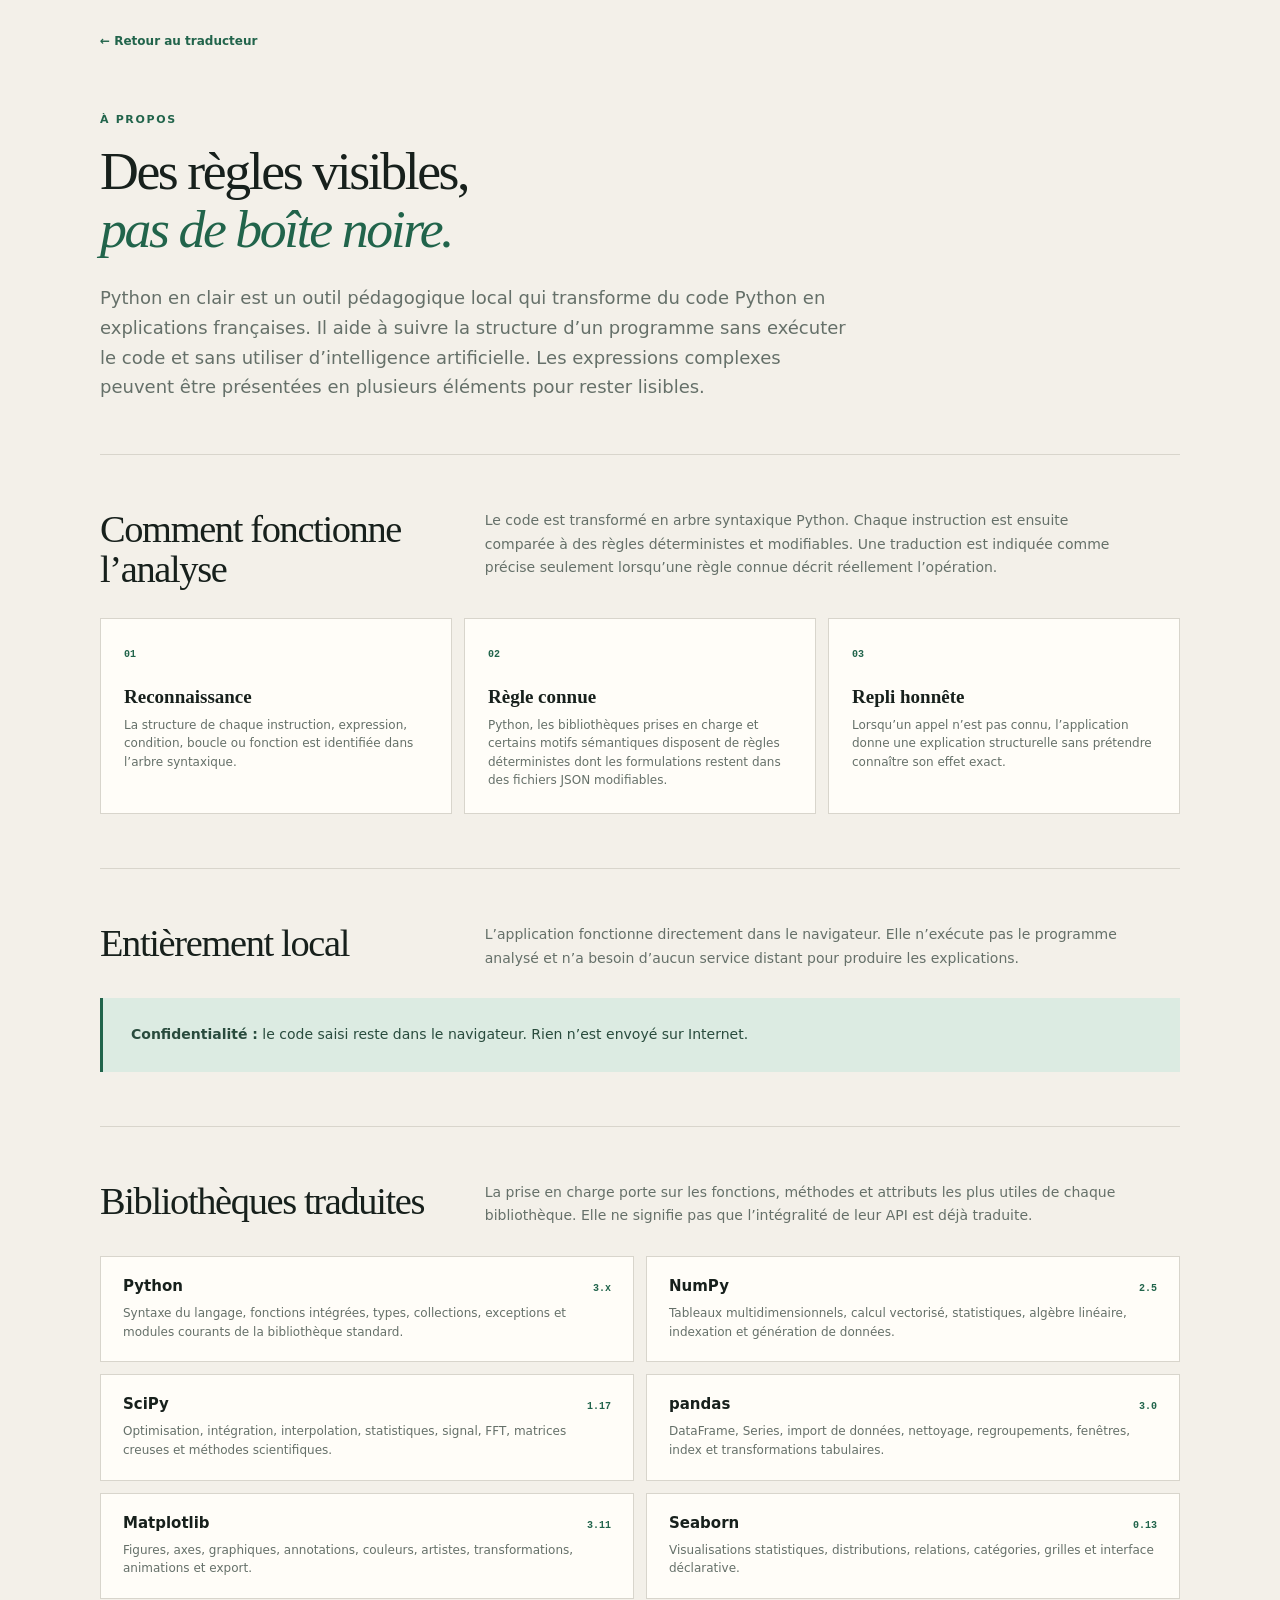
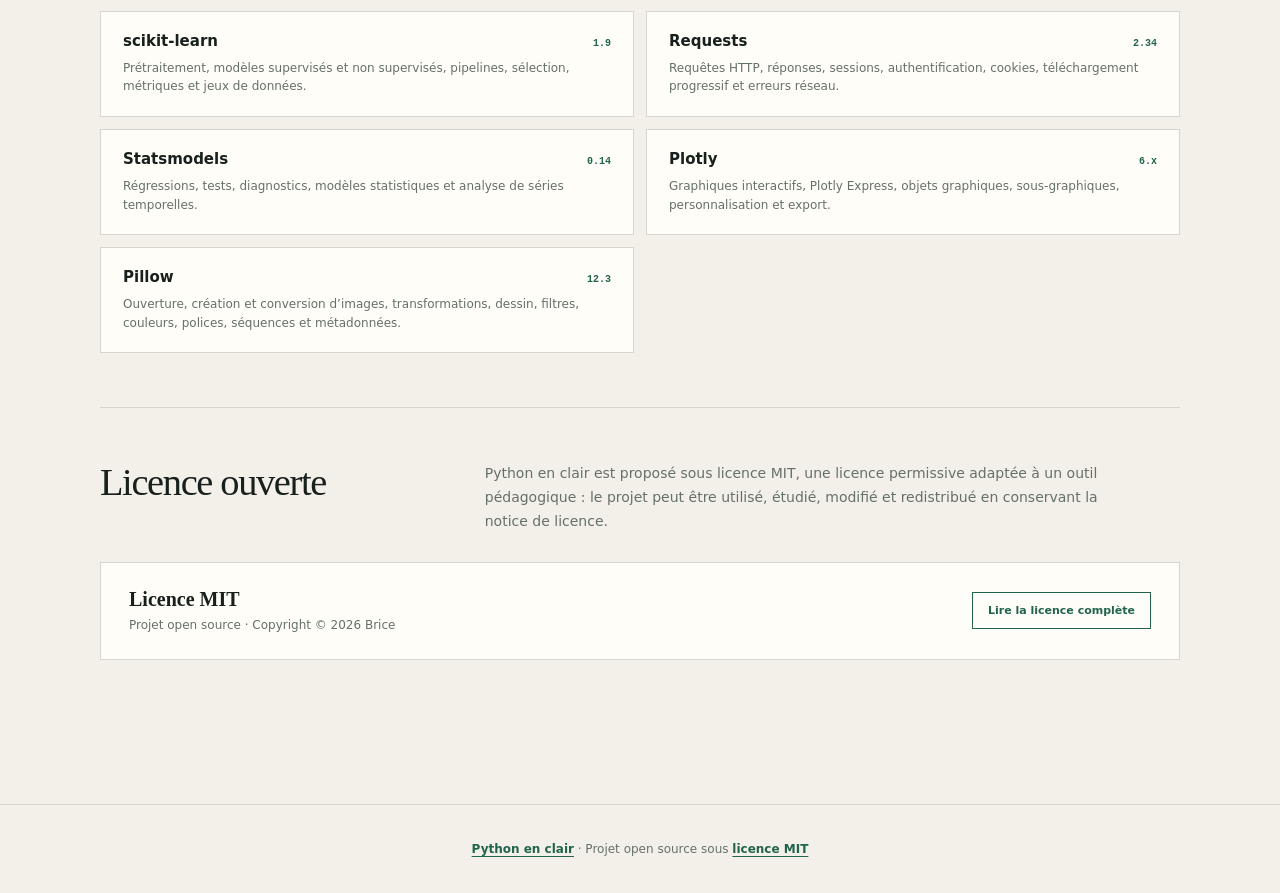
==== commit 638b57e1: "Ajouter la prise en charge de Pillow" ====
--- a/a-propos.html
+++ b/a-propos.html
@@ -67,6 +67,7 @@
         <article class="library-card"><div class="library-card-head"><h3>Requests</h3><span class="library-version">2.34</span></div><p>Requêtes HTTP, réponses, sessions, authentification, cookies, téléchargement progressif et erreurs réseau.</p></article>
         <article class="library-card"><div class="library-card-head"><h3>Statsmodels</h3><span class="library-version">0.14</span></div><p>Régressions, tests, diagnostics, modèles statistiques et analyse de séries temporelles.</p></article>
         <article class="library-card"><div class="library-card-head"><h3>Plotly</h3><span class="library-version">6.x</span></div><p>Graphiques interactifs, Plotly Express, objets graphiques, sous-graphiques, personnalisation et export.</p></article>
+        <article class="library-card"><div class="library-card-head"><h3>Pillow</h3><span class="library-version">12.3</span></div><p>Ouverture, création et conversion d’images, transformations, dessin, filtres, couleurs, polices, séquences et métadonnées.</p></article>
       </div>
     </section>
 
